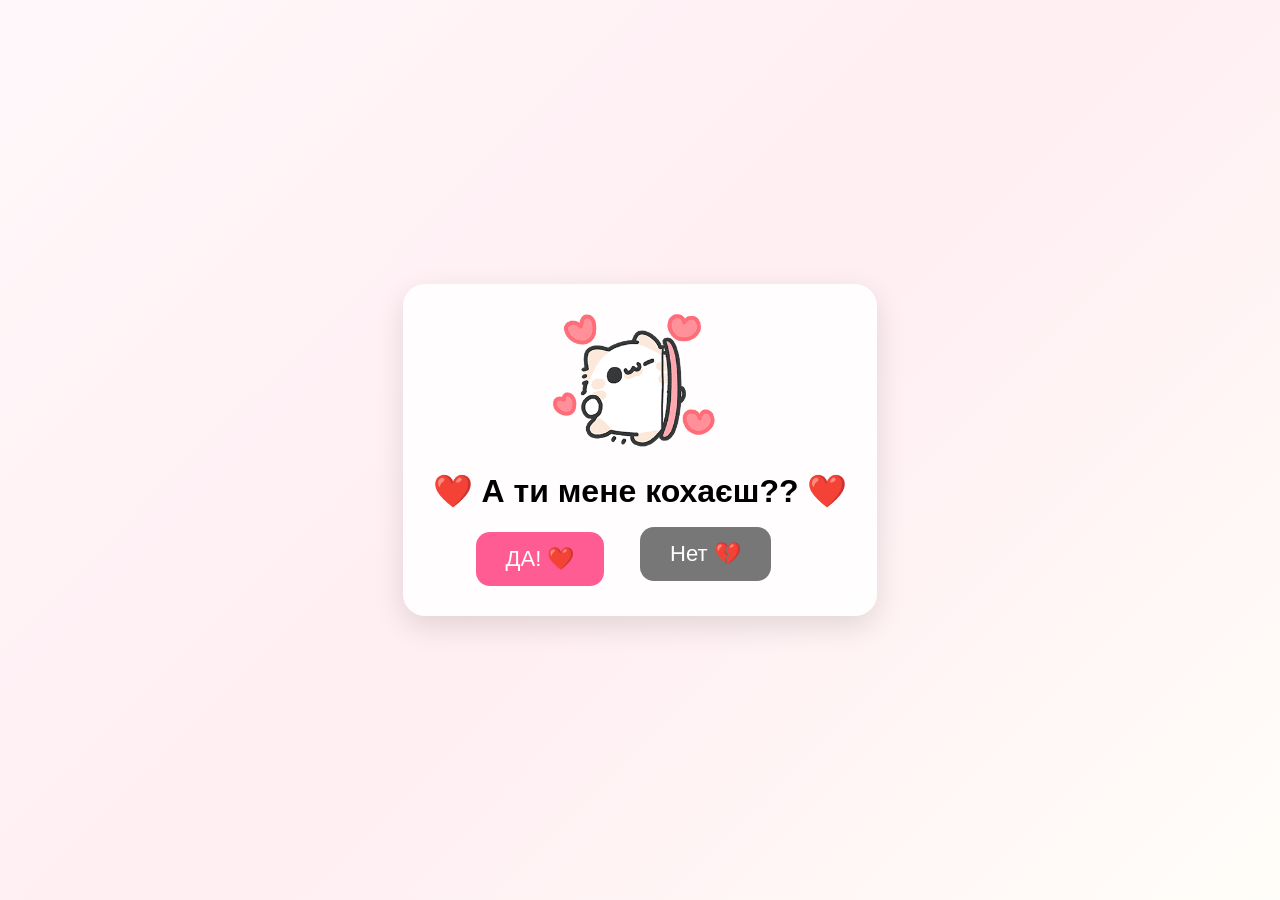
==== index.html @ 26e2e2bd "Add files via upload" ====
<!DOCTYPE html>
<html lang="ru">
<head>
    <meta charset="UTF-8">
    <meta name="viewport" content="width=device-width, initial-scale=1.0">
    <title>Для любимой ❤️</title>
    <link rel="stylesheet" href="style.css">
</head>
<body>
    <div id="hearts"></div>
    
    <div id="question" class="card">
        <img src="cat.gif" class="cat">
        <h1>❤️ А ти мене кохаєш?? ❤️</h1>
        <div class="buttons">
    <button id="yes">ДА! ❤️</button>
    <button id="no">Нет 💔</button>
    <!-- Грустный смайлик, который откроется, когда кнопка улетит -->
    <span class="sad-smile">˘̩╭╮˘̩</span>
</div>

    </div>
    
    <!-- Экран после нажатия "Да" -->
<div id="love" class="card hidden">
    <!-- Добавили id="happy-cat" -->
    <img src="cat.gif" id="happy-cat" class="cat">
    <h2>❤️ Для моей любимой ❤️</h2>
    <p id="text"></p>
</div>

    
    <script src="script.js"></script>
</body>
</html>
---- style.css ----
body {
    margin: 0;
    font-family: Arial, sans-serif;
    background: linear-gradient(135deg, #fff8fa, #ffeef2, #fffdf9);
    display: flex;
    justify-content: center;
    align-items: center;
    height: 100vh;
    overflow: hidden;
}
.card {
    background: #ffffffd9;
    padding: 30px;
    border-radius: 22px;
    box-shadow: 0 10px 30px rgba(0,0,0,.12);
    text-align: center;
    max-width: 700px;
}
.cat {
    width: 180px;
}
.hidden {
    display: none;
}
.buttons {
    display: flex;
    justify-content: center;
    gap: 25px;
    margin-top: 20px;
    position: relative;
}
button {
    padding: 14px 30px;
    border: none;
    border-radius: 14px;
    font-size: 22px;
    cursor: pointer;
}
#yes {
    background: #ff5c93;
    color: #fff;
    position: relative;
    left: -100px;
}
#no {
    background: #777;
    color: #fff;
    position: fixed;
    left: 50%;
    top: 58.5%;
    transition: left 0.08s linear, top 0.08s linear;
}
.heart {
    position: fixed;
    top: -40px;
    pointer-events: none;
    z-index: -1; /* Опускает сердечки на самый задний план, под карточку проекта */
    animation: fall 6s linear forwards;
}

@keyframes fall {
    to {
        transform: translateY(110vh);
        opacity: 0;
    }
}
.sad-smile {
    position: fixed;
    /* Координаты точно как у начальной кнопки Нет */
    left: 50%;
    top: 58.5%;
    /* Центрируем смайлик внутри кнопки */
    transform: translate(150%, 70%);
    font-size: 20px;     /* Размер текста смайлика */
    z-index: -1;         /* Прячем его за кнопку */
    pointer-events: none; /* Чтобы он не мешал нажимать на кнопку */
    user-select: none;   /* Чтобы текст нельзя было случайно выделить */
}
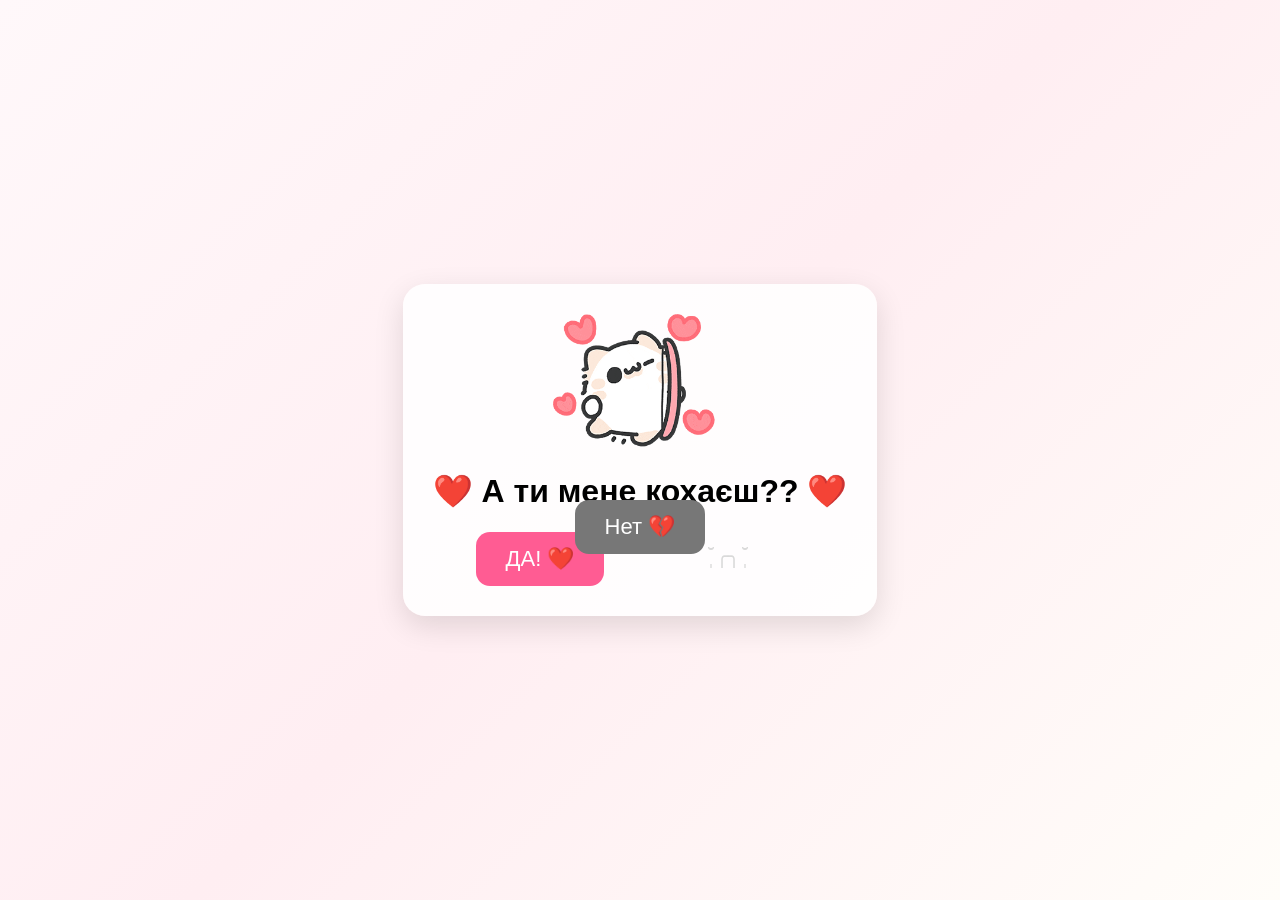
==== commit 9d56bb89: "Update index.html" ====
--- a/index.html
+++ b/index.html
@@ -4,7 +4,7 @@
     <meta charset="UTF-8">
     <meta name="viewport" content="width=device-width, initial-scale=1.0">
     <title>Для любимой ❤️</title>
-    <link rel="stylesheet" href="style.css">
+    <link rel="stylesheet" href="style.css?v=2">
 </head>
 <body>
     <div id="hearts"></div>
@@ -30,6 +30,6 @@
 </div>
 
     
-    <script src="script.js"></script>
+    <script src="script.js?v=2"></script>
 </body>
 </html>
--- a/style.css
+++ b/style.css
@@ -46,8 +46,7 @@
     background: #777;
     color: #fff;
     position: fixed;
-    left: 50%;
-    top: 58.5%;
+    /* Убрали жесткие left и top, теперь их ставит JS */
     transition: left 0.08s linear, top 0.08s linear;
 }
 .heart {
@@ -76,3 +75,8 @@
     pointer-events: none; /* Чтобы он не мешал нажимать на кнопку */
     user-select: none;   /* Чтобы текст нельзя было случайно выделить */
 }
+@media (max-width: 600px) {
+    #no {
+        margin-top: 40px !important;
+    }
+}
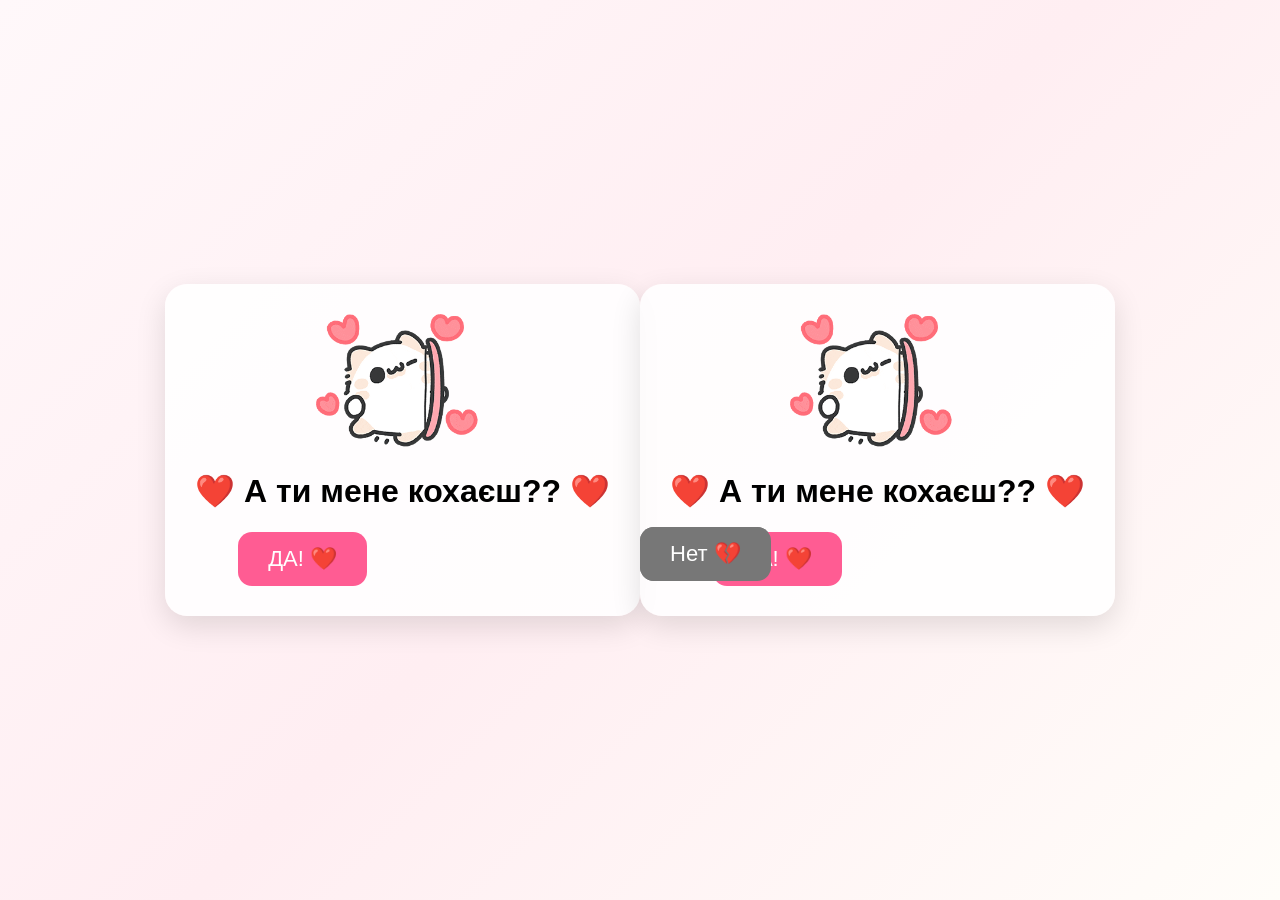
==== commit ea6241d4: "Update index.html" ====
--- a/index.html
+++ b/index.html
@@ -1,3 +1,38 @@
+<!DOCTYPE html>
+<html lang="ru">
+<head>
+    <meta charset="UTF-8">
+    <meta name="viewport" content="width=device-width, initial-scale=1.0">
+    <title>Для любимой ❤️</title>
+    <link rel="stylesheet" href="style.css">
+</head>
+<body>
+    <div id="hearts"></div>
+    
+    <div id="question" class="card">
+        <img src="cat.gif" class="cat">
+        <h1>❤️ А ти мене кохаєш?? ❤️</h1>
+        <div class="buttons">
+    <button id="yes">ДА! ❤️</button>
+    <button id="no">Нет 💔</button>
+    <!-- Грустный смайлик, который откроется, когда кнопка улетит -->
+    <span class="sad-smile">˘̩╭╮˘̩</span>
+</div>
+
+    </div>
+    
+    <!-- Экран после нажатия "Да" -->
+<div id="love" class="card hidden">
+    <!-- Добавили id="happy-cat" -->
+    <img src="cat.gif" id="happy-cat" class="cat">
+    <h2>❤️ Для моей любимой ❤️</h2>
+    <p id="text"></p>
+</div>
+
+    
+    <script src="script.js"></script>
+</body>
+</html>
 <!DOCTYPE html>
 <html lang="ru">
 <head>
--- a/style.css
+++ b/style.css
@@ -46,7 +46,8 @@
     background: #777;
     color: #fff;
     position: fixed;
-    /* Убрали жесткие left и top, теперь их ставит JS */
+    left: 50%;
+    top: 58.5%;
     transition: left 0.08s linear, top 0.08s linear;
 }
 .heart {
@@ -77,6 +78,10 @@
 }
 @media (max-width: 600px) {
     #no {
-        margin-top: 40px !important;
+        /* Опускаем начальную позицию кнопки чуть ниже на смартфонах */
+        top: 65% !important; 
+        left: 50% !important;
+        /* Идеально центрируем её по горизонтали */
+        transform: translateX(-50%) !important; 
     }
 }
--- a/style.css
+++ b/style.css
@@ -46,7 +46,8 @@
     background: #777;
     color: #fff;
     position: fixed;
-    /* Убрали жесткие left и top, теперь их ставит JS */
+    left: 50%;
+    top: 58.5%;
     transition: left 0.08s linear, top 0.08s linear;
 }
 .heart {
@@ -77,6 +78,10 @@
 }
 @media (max-width: 600px) {
     #no {
-        margin-top: 40px !important;
+        /* Опускаем начальную позицию кнопки чуть ниже на смартфонах */
+        top: 65% !important; 
+        left: 50% !important;
+        /* Идеально центрируем её по горизонтали */
+        transform: translateX(-50%) !important; 
     }
 }
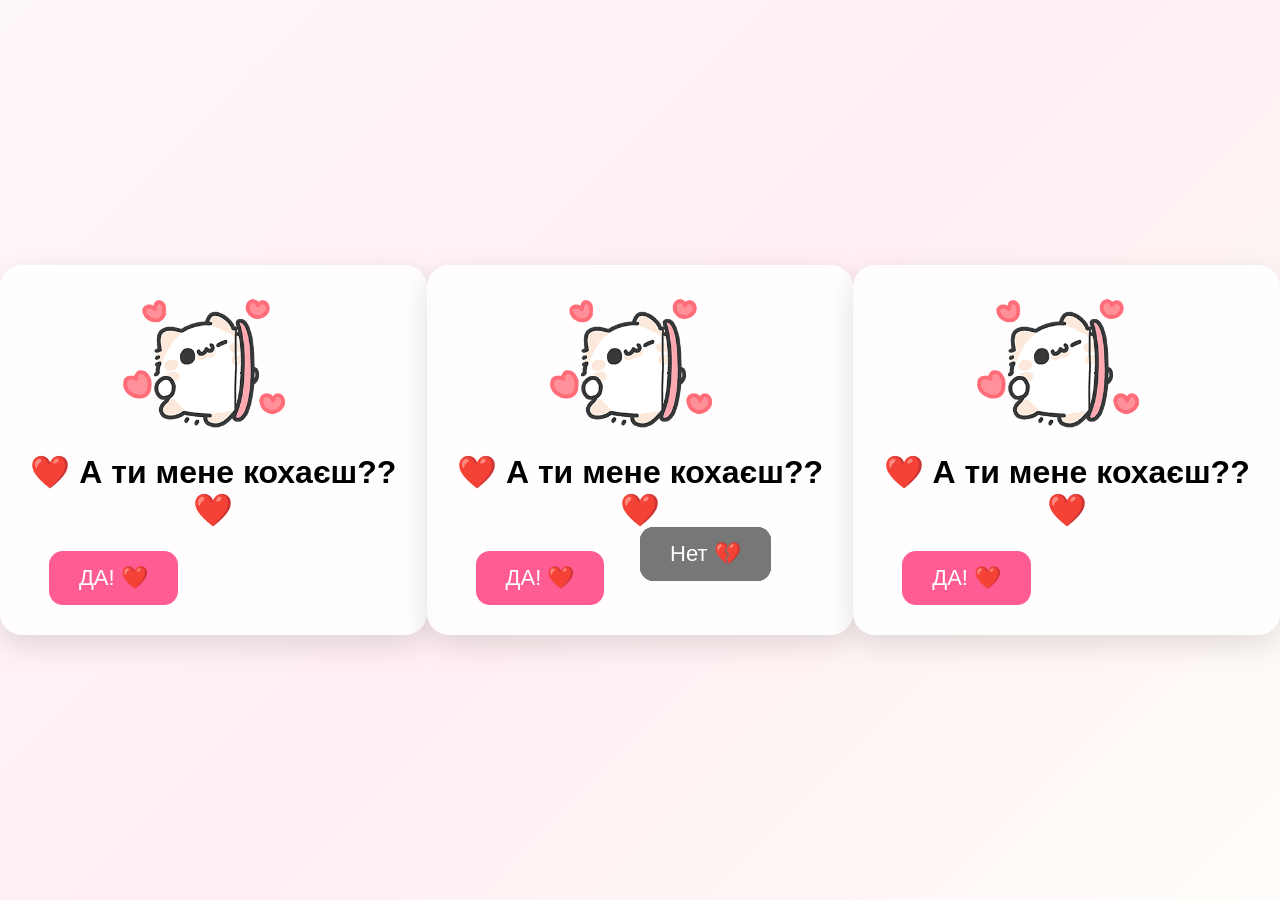
==== commit 2d1227e5: "Update index.html" ====
--- a/index.html
+++ b/index.html
@@ -1,3 +1,32 @@
+<!DOCTYPE html>
+<html lang="ru">
+<head>
+    <meta charset="UTF-8">
+    <meta name="viewport" content="width=device-width, initial-scale=1.0">
+    <title>Для любимой ❤️</title>
+    <link rel="stylesheet" href="style.css">
+</head>
+<body>
+    <div id="hearts"></div>
+    
+    <div id="question" class="card">
+        <img src="cat.gif" class="cat">
+        <h1>❤️ А ти мене кохаєш?? ❤️</h1>
+        <div class="buttons">
+            <button id="yes">ДА! ❤️</button>
+            <button id="no">Нет 💔</button>
+        </div>
+    </div>
+    
+    <div id="love" class="card hidden">
+        <img src="cat.gif" class="cat">
+        <h2>❤️ Для моей любимой ❤️</h2>
+        <p id="text"></p>
+    </div>
+    
+    <script src="script.js"></script>
+</body>
+</html>
 <!DOCTYPE html>
 <html lang="ru">
 <head>
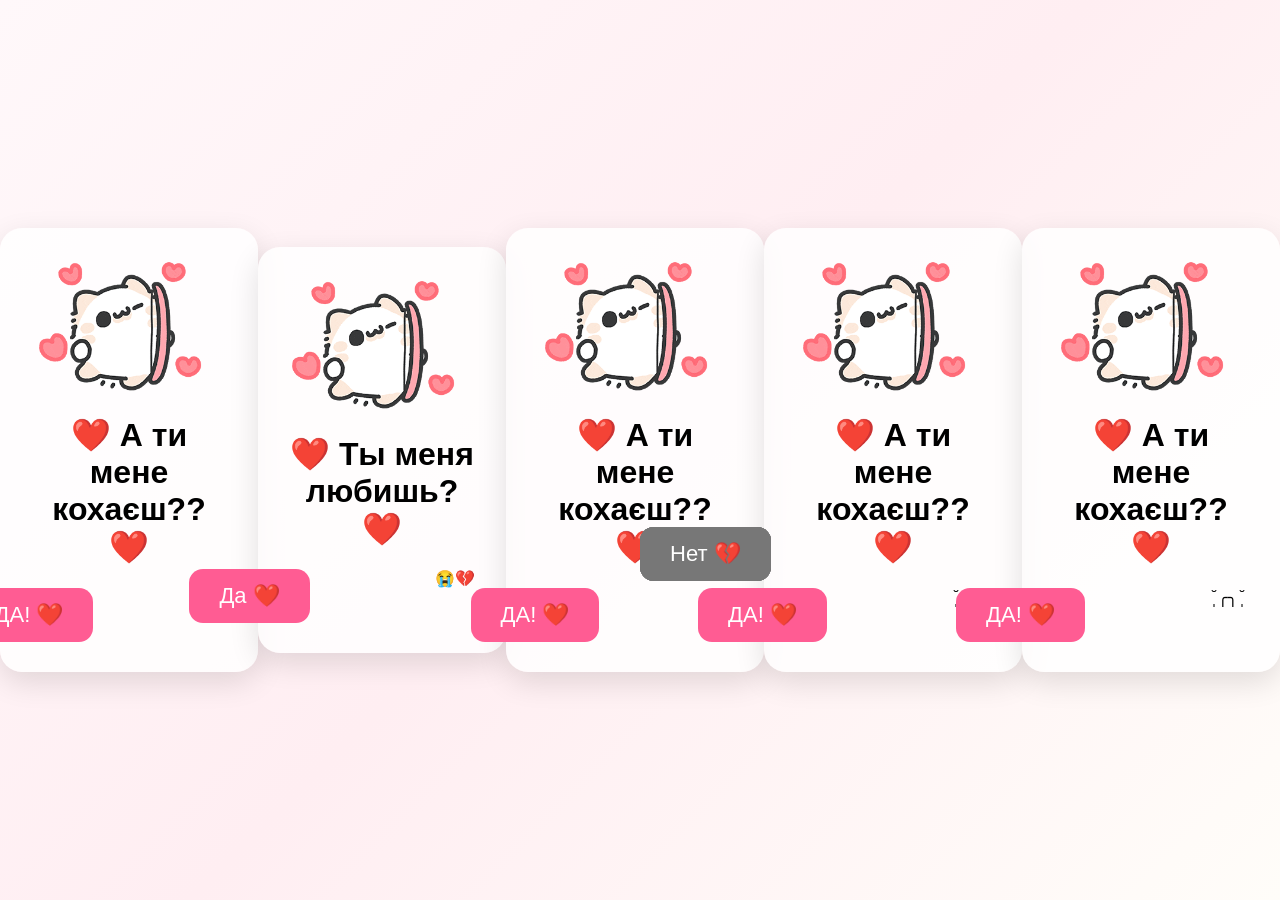
==== commit d2722ef6: "Update index.html" ====
--- a/index.html
+++ b/index.html
@@ -1,3 +1,67 @@
+<!DOCTYPE html>
+<html lang="ru">
+<head>
+    <meta charset="UTF-8">
+    <meta name="viewport" content="width=device-width, initial-scale=1.0">
+    <title>Для любимой ❤️</title>
+    <!-- Подключаем переименованный оригинальный файл -->
+    <link rel="stylesheet" href="main.css">
+</head>
+<body>
+    <div id="hearts"></div>
+    
+    <div id="question" class="card">
+        <img src="cat.gif" class="cat">
+        <h1>❤️ А ти мене кохаєш?? ❤️</h1>
+        <div class="buttons">
+            <button id="yes">ДА! ❤️</button>
+            <button id="no">Нет 💔</button>
+        </div>
+    </div>
+    
+    <div id="love" class="card hidden">
+        <img src="cat.gif" class="cat">
+        <h2>❤️ Для моей любимой ❤️</h2>
+        <p id="text"></p>
+    </div>
+    
+    <script src="script.js"></script>
+</body>
+</html>
+<!DOCTYPE html>
+<html lang="ru">
+<head>
+    <meta charset="UTF-8">
+    <meta name="viewport" content="width=device-width, initial-scale=1.0">
+    <title>Для любимой ❤️</title>
+    <link rel="stylesheet" href="style.css">
+</head>
+<body>
+    <div id="hearts"></div>
+    
+    <!-- Экран с вопросом -->
+    <div id="question" class="card">
+        <img src="cat.gif" class="cat">
+        <h1>❤️ Ты меня любишь? ❤️</h1>
+        <div class="buttons">
+            <button id="yes">Да ❤️</button>
+            <button id="no">Нет 💔</button>
+            <!-- Грустный смайлик, который откроется, когда кнопка улетит -->
+            <span class="sad-smile">😭💔</span>
+        </div>
+    </div>
+    
+    <!-- Экран после нажатия "Да" -->
+    <div id="love" class="card hidden">
+        <!-- Добавили id="happy-cat", чтобы скрипт мог заменить эту гифку на cat2.gif -->
+        <img src="cat.gif" id="happy-cat" class="cat">
+        <h2>❤️ Для моей любимой ❤️</h2>
+        <p id="text"></p>
+    </div>
+    
+    <script src="script.js"></script>
+</body>
+</html>
 <!DOCTYPE html>
 <html lang="ru">
 <head>
--- a/style.css
+++ b/style.css
@@ -52,36 +52,12 @@
 }
 .heart {
     position: fixed;
-    top: -40px;
-    pointer-events: none;
-    z-index: -1; /* Опускает сердечки на самый задний план, под карточку проекта */
+    top: -20px;
     animation: fall 6s linear forwards;
 }
-
 @keyframes fall {
     to {
         transform: translateY(110vh);
         opacity: 0;
     }
 }
-.sad-smile {
-    position: fixed;
-    /* Координаты точно как у начальной кнопки Нет */
-    left: 50%;
-    top: 58.5%;
-    /* Центрируем смайлик внутри кнопки */
-    transform: translate(150%, 70%);
-    font-size: 20px;     /* Размер текста смайлика */
-    z-index: -1;         /* Прячем его за кнопку */
-    pointer-events: none; /* Чтобы он не мешал нажимать на кнопку */
-    user-select: none;   /* Чтобы текст нельзя было случайно выделить */
-}
-@media (max-width: 600px) {
-    #no {
-        /* Опускаем начальную позицию кнопки чуть ниже на смартфонах */
-        top: 65% !important; 
-        left: 50% !important;
-        /* Идеально центрируем её по горизонтали */
-        transform: translateX(-50%) !important; 
-    }
-}
--- a/style.css
+++ b/style.css
@@ -52,36 +52,12 @@
 }
 .heart {
     position: fixed;
-    top: -40px;
-    pointer-events: none;
-    z-index: -1; /* Опускает сердечки на самый задний план, под карточку проекта */
+    top: -20px;
     animation: fall 6s linear forwards;
 }
-
 @keyframes fall {
     to {
         transform: translateY(110vh);
         opacity: 0;
     }
 }
-.sad-smile {
-    position: fixed;
-    /* Координаты точно как у начальной кнопки Нет */
-    left: 50%;
-    top: 58.5%;
-    /* Центрируем смайлик внутри кнопки */
-    transform: translate(150%, 70%);
-    font-size: 20px;     /* Размер текста смайлика */
-    z-index: -1;         /* Прячем его за кнопку */
-    pointer-events: none; /* Чтобы он не мешал нажимать на кнопку */
-    user-select: none;   /* Чтобы текст нельзя было случайно выделить */
-}
-@media (max-width: 600px) {
-    #no {
-        /* Опускаем начальную позицию кнопки чуть ниже на смартфонах */
-        top: 65% !important; 
-        left: 50% !important;
-        /* Идеально центрируем её по горизонтали */
-        transform: translateX(-50%) !important; 
-    }
-}
--- a/style.css
+++ b/style.css
@@ -52,36 +52,12 @@
 }
 .heart {
     position: fixed;
-    top: -40px;
-    pointer-events: none;
-    z-index: -1; /* Опускает сердечки на самый задний план, под карточку проекта */
+    top: -20px;
     animation: fall 6s linear forwards;
 }
-
 @keyframes fall {
     to {
         transform: translateY(110vh);
         opacity: 0;
     }
 }
-.sad-smile {
-    position: fixed;
-    /* Координаты точно как у начальной кнопки Нет */
-    left: 50%;
-    top: 58.5%;
-    /* Центрируем смайлик внутри кнопки */
-    transform: translate(150%, 70%);
-    font-size: 20px;     /* Размер текста смайлика */
-    z-index: -1;         /* Прячем его за кнопку */
-    pointer-events: none; /* Чтобы он не мешал нажимать на кнопку */
-    user-select: none;   /* Чтобы текст нельзя было случайно выделить */
-}
-@media (max-width: 600px) {
-    #no {
-        /* Опускаем начальную позицию кнопки чуть ниже на смартфонах */
-        top: 65% !important; 
-        left: 50% !important;
-        /* Идеально центрируем её по горизонтали */
-        transform: translateX(-50%) !important; 
-    }
-}
--- a/style.css
+++ b/style.css
@@ -52,36 +52,12 @@
 }
 .heart {
     position: fixed;
-    top: -40px;
-    pointer-events: none;
-    z-index: -1; /* Опускает сердечки на самый задний план, под карточку проекта */
+    top: -20px;
     animation: fall 6s linear forwards;
 }
-
 @keyframes fall {
     to {
         transform: translateY(110vh);
         opacity: 0;
     }
 }
-.sad-smile {
-    position: fixed;
-    /* Координаты точно как у начальной кнопки Нет */
-    left: 50%;
-    top: 58.5%;
-    /* Центрируем смайлик внутри кнопки */
-    transform: translate(150%, 70%);
-    font-size: 20px;     /* Размер текста смайлика */
-    z-index: -1;         /* Прячем его за кнопку */
-    pointer-events: none; /* Чтобы он не мешал нажимать на кнопку */
-    user-select: none;   /* Чтобы текст нельзя было случайно выделить */
-}
-@media (max-width: 600px) {
-    #no {
-        /* Опускаем начальную позицию кнопки чуть ниже на смартфонах */
-        top: 65% !important; 
-        left: 50% !important;
-        /* Идеально центрируем её по горизонтали */
-        transform: translateX(-50%) !important; 
-    }
-}
